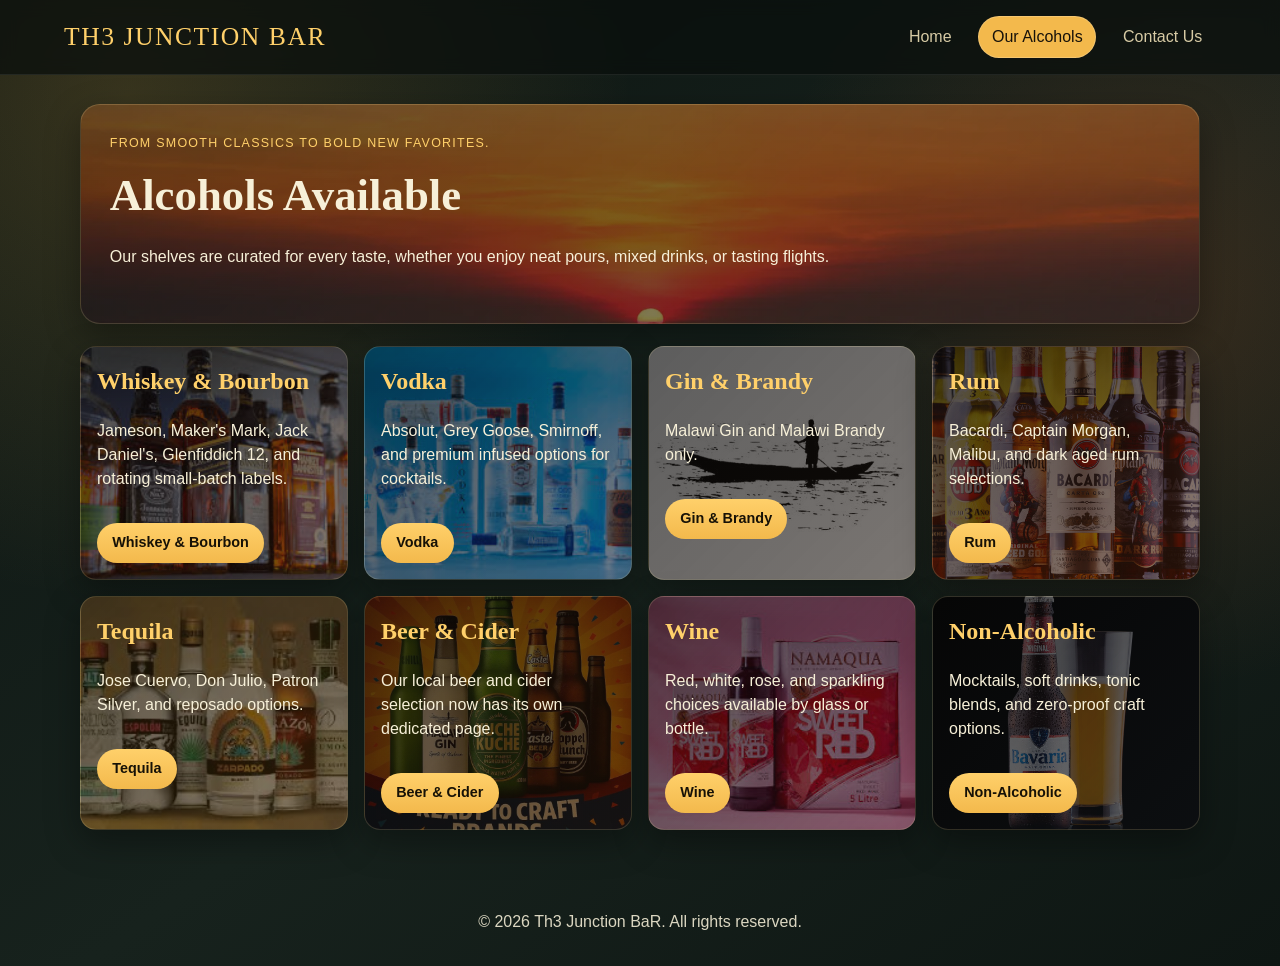
==== alcohols.html @ 7e66b1f6 "Initial commit" ====
<!DOCTYPE html>
<html lang="en">
<head>
  <meta charset="UTF-8">
  <meta name="viewport" content="width=device-width, initial-scale=1.0">
  <title>Our Alcohols | Th3 Junction BaR</title>
  <link rel="stylesheet" href="styles.css">
</head>
<body>
  <header class="site-header">
    <a class="brand" href="index.html">Th3 Junction BaR</a>
    <nav class="site-nav" aria-label="Main navigation">
      <a href="index.html">Home</a>
      <a href="alcohols.html" class="active">Our Alcohols</a>
      <a href="contact.html">Contact Us</a>
    </nav>
  </header>

  <main>
    <section class="hero compact alcohols-banner">
      <p class="tag">From smooth classics to bold new favorites.</p>
      <h1>Alcohols Available</h1>
      <p>Our shelves are curated for every taste, whether you enjoy neat pours, mixed drinks, or tasting flights.</p>
    </section>

    <section class="cards" aria-label="Alcohol categories">
      <article class="card whiskey-card">
        <h2>Whiskey & Bourbon</h2>
        <p>Jameson, Maker's Mark, Jack Daniel's, Glenfiddich 12, and rotating small-batch labels.</p>
        <a class="cta cta-small" href="whiskey-bourbon.html">Whiskey & Bourbon</a>
      </article>
      <article class="card vodka-card">
        <h2>Vodka</h2>
        <p>Absolut, Grey Goose, Smirnoff, and premium infused options for cocktails.</p>
        <a class="cta cta-small" href="vodka.html">Vodka</a>
      </article>
      <article class="card gin-brandy-card">
        <h2>Gin & Brandy</h2>
        <p>Malawi Gin and Malawi Brandy only.</p>
        <a class="cta cta-small" href="gin.html">Gin & Brandy</a>
      </article>
      <article class="card rum-card">
        <h2>Rum</h2>
        <p>Bacardi, Captain Morgan, Malibu, and dark aged rum selections.</p>
        <a class="cta cta-small" href="rum.html">Rum</a>
      </article>
      <article class="card tequila-card">
        <h2>Tequila</h2>
        <p>Jose Cuervo, Don Julio, Patron Silver, and reposado options.</p>
        <a class="cta cta-small" href="tequila.html">Tequila</a>
      </article>
      <article class="card beer-cider-card">
        <h2>Beer & Cider</h2>
        <p>Our local beer and cider selection now has its own dedicated page.</p>
        <a class="cta cta-small" href="beer-cider.html">Beer & Cider</a>
      </article>
      <article class="card wine-card">
        <h2>Wine</h2>
        <p>Red, white, rose, and sparkling choices available by glass or bottle.</p>
        <a class="cta cta-small" href="wine.html">Wine</a>
      </article>
      <article class="card non-alcoholic-card">
        <h2>Non-Alcoholic</h2>
        <p>Mocktails, soft drinks, tonic blends, and zero-proof craft options.</p>
        <a class="cta cta-small" href="non-alcoholic.html">Non-Alcoholic</a>
      </article>
    </section>
  </main>

  <footer class="site-footer">
    <p>&copy; <span id="year"></span> Th3 Junction BaR. All rights reserved.</p>
  </footer>

  <script src="script.js"></script>
</body>
</html>
---- styles.css ----
:root {
  --bg: #0f1714;
  --panel: rgba(24, 37, 32, 0.78);
  --panel-border: rgba(245, 225, 166, 0.18);
  --text: #f7f0d8;
  --muted: #d7cba5;
  --accent: #f3b94c;
  --accent-strong: #ffd06a;
  --shadow: 0 12px 34px rgba(0, 0, 0, 0.35);
}

* {
  box-sizing: border-box;
}

body {
  margin: 0;
  font-family: "Trebuchet MS", "Lucida Sans Unicode", "Lucida Grande", sans-serif;
  color: var(--text);
  background:
    radial-gradient(circle at 10% 10%, rgba(243, 185, 76, 0.18), transparent 35%),
    radial-gradient(circle at 90% 30%, rgba(158, 80, 35, 0.25), transparent 30%),
    linear-gradient(145deg, #0d1512, #17221d 55%, #0e1613);
  min-height: 100vh;
  line-height: 1.5;
}

.index-page {
  background:
    linear-gradient(145deg, rgba(7, 12, 11, 0.9), rgba(10, 16, 14, 0.94)),
    url("images/Junction Bar 3.png") center/62% no-repeat,
    #050707;
}

.site-header {
  display: flex;
  justify-content: space-between;
  align-items: center;
  gap: 1rem;
  padding: 1rem 5vw;
  position: sticky;
  top: 0;
  backdrop-filter: blur(8px);
  background: rgba(10, 15, 13, 0.75);
  border-bottom: 1px solid rgba(255, 255, 255, 0.08);
  z-index: 50;
}

.brand {
  font-family: "Copperplate", "Papyrus", fantasy;
  font-size: clamp(1.1rem, 2vw, 1.6rem);
  letter-spacing: 0.06em;
  text-transform: uppercase;
  color: var(--accent-strong);
  text-decoration: none;
}

.site-nav {
  display: flex;
  gap: 0.8rem;
  flex-wrap: wrap;
}

.site-nav a {
  color: var(--muted);
  text-decoration: none;
  padding: 0.5rem 0.8rem;
  border-radius: 999px;
  border: 1px solid transparent;
  transition: 220ms ease;
}

.site-nav a:hover,
.site-nav a.active {
  color: #17120a;
  background: var(--accent);
  border-color: rgba(255, 255, 255, 0.2);
}

main {
  width: min(1120px, 90vw);
  margin: 1.8rem auto 3rem;
}

.hero {
  background: linear-gradient(135deg, rgba(243, 185, 76, 0.11), rgba(255, 255, 255, 0.03));
  border: 1px solid var(--panel-border);
  border-radius: 20px;
  padding: clamp(1.2rem, 4vw, 2.2rem);
  box-shadow: var(--shadow);
  animation: rise 550ms ease-out;
}

.hero-slideshow {
  position: relative;
  overflow: hidden;
  min-height: clamp(280px, 45vw, 390px);
}

.hero-slides,
.hero-shade {
  position: absolute;
  inset: 0;
}

.hero-slides {
  z-index: 0;
}

.hero-slide {
  position: absolute;
  inset: 0;
  background-size: cover;
  background-position: center;
  opacity: 0;
  transform: scale(1.03);
  transition: opacity 900ms ease;
}

.hero-slide.active {
  opacity: 1;
  animation: hero-pan 7s ease-in-out infinite alternate;
}

.hero-shade {
  z-index: 1;
  background: linear-gradient(130deg, rgba(6, 8, 10, 0.68), rgba(24, 15, 8, 0.52));
}

.hero-content {
  position: relative;
  z-index: 2;
  max-width: 720px;
}

.hero.compact {
  padding: clamp(1rem, 3.2vw, 1.8rem);
}

.alcohols-banner {
  background:
    linear-gradient(135deg, rgba(12, 8, 5, 0.62), rgba(38, 19, 8, 0.52)),
    url("images/16-Sunrise-Malawi-lake.webp") center/cover no-repeat;
  min-height: 220px;
}

.tag {
  margin: 0;
  text-transform: uppercase;
  letter-spacing: 0.1em;
  font-size: 0.78rem;
  color: var(--accent-strong);
}

h1,
h2 {
  font-family: "Georgia", "Times New Roman", serif;
}

h1 {
  margin: 0.6rem 0;
  font-size: clamp(1.6rem, 4vw, 2.8rem);
}

.cards,
.contact-grid {
  margin-top: 1.4rem;
  display: grid;
  grid-template-columns: repeat(auto-fit, minmax(220px, 1fr));
  gap: 1rem;
}

.card {
  background: var(--panel);
  border: 1px solid var(--panel-border);
  border-radius: 16px;
  padding: 1rem;
  box-shadow: var(--shadow);
  animation: rise 700ms ease-out;
}

.card h2 {
  margin-top: 0;
  color: var(--accent-strong);
}

.whiskey-card {
  background:
    linear-gradient(135deg, rgba(10, 8, 8, 0.72), rgba(41, 20, 9, 0.58)),
    url("images/Whiskeys.jpg") center/cover no-repeat;
}

.vodka-card {
  background:
    linear-gradient(135deg, rgba(4, 20, 30, 0.72), rgba(11, 36, 62, 0.6)),
    url("images/Vodka.jpg") center/cover no-repeat;
}

.gin-brandy-card {
  background:
    linear-gradient(135deg, rgba(8, 8, 8, 0.66), rgba(28, 20, 14, 0.58)),
    url("images/gin n brandy logo.jpg") center/cover no-repeat;
}

.rum-card {
  background:
    linear-gradient(135deg, rgba(12, 8, 8, 0.74), rgba(58, 24, 8, 0.58)),
    url("images/Rum.jpg") center/cover no-repeat;
}

.tequila-card {
  background:
    linear-gradient(135deg, rgba(28, 20, 6, 0.72), rgba(66, 44, 10, 0.56)),
    url("images/Tequila.jpg") center/cover no-repeat;
}

.beer-cider-card {
  background:
    linear-gradient(135deg, rgba(10, 8, 8, 0.7), rgba(36, 18, 8, 0.58)),
    url("images/beers.jpg") center/cover no-repeat;
}

.wine-card {
  background:
    linear-gradient(135deg, rgba(20, 8, 12, 0.74), rgba(52, 12, 24, 0.58)),
    url("images/casket wines.jpg") center/cover no-repeat;
}

.non-alcoholic-card {
  background:
    linear-gradient(135deg, rgba(8, 8, 8, 0.74), rgba(20, 24, 28, 0.6)),
    url("images/non alcoholic.webp") center/cover no-repeat;
}

.drink-tabs {
  display: grid;
  gap: 0.8rem;
}

.tab-buttons {
  display: flex;
  gap: 0.55rem;
  flex-wrap: wrap;
}

.tab-btn {
  border: 1px solid rgba(255, 255, 255, 0.2);
  border-radius: 999px;
  padding: 0.42rem 0.85rem;
  background: rgba(0, 0, 0, 0.25);
  color: var(--muted);
  cursor: pointer;
}

.tab-btn.active {
  background: linear-gradient(180deg, var(--accent-strong), var(--accent));
  color: #1d1508;
  border-color: rgba(255, 255, 255, 0.35);
}

.tab-panel {
  display: block;
}

.tab-panel[hidden] {
  display: none;
}

.bottle-grid {
  display: grid;
  grid-template-columns: repeat(auto-fit, minmax(120px, 1fr));
  gap: 0.65rem;
}

.bottle-item {
  text-align: center;
  background: linear-gradient(180deg, rgba(255, 240, 210, 0.08), rgba(0, 0, 0, 0.24));
  border: 1px solid rgba(255, 255, 255, 0.1);
  border-radius: 12px;
  padding: 0.7rem 0.4rem;
}

.bottle-item-soft {
  background: linear-gradient(180deg, rgba(248, 226, 180, 0.18), rgba(41, 28, 14, 0.35));
}

.bottle-item p {
  margin: 0.45rem 0 0;
  font-size: 0.88rem;
}

.drink-price {
  margin-top: 0.2rem;
  font-size: 0.82rem;
  font-weight: 700;
  color: var(--accent-strong);
}

.bottle-photo {
  width: 44px;
  height: 96px;
  object-fit: contain;
  filter: drop-shadow(0 8px 10px rgba(0, 0, 0, 0.35));
}

.bottle-photo-green {
  width: 50px;
  height: 106px;
}

.bottle-photo-castel {
  width: 58px;
  height: 122px;
}

.bottle-photo-gin {
  width: 62px;
  height: 146px;
}

.bottle-photo-brandy {
  width: 58px;
  height: 134px;
}

.bottle-photo-vodka {
  width: 62px;
  height: 146px;
}

.cta {
  display: inline-block;
  margin-top: 1rem;
  padding: 0.72rem 1.2rem;
  text-decoration: none;
  color: #161106;
  background: linear-gradient(180deg, var(--accent-strong), var(--accent));
  border-radius: 999px;
  font-weight: 700;
}

.cta-small {
  padding: 0.58rem 0.95rem;
  font-size: 0.9rem;
}

.contact-form-wrap {
  margin-top: 1.3rem;
}

.contact-form {
  display: grid;
  gap: 0.55rem;
  background: var(--panel);
  border: 1px solid var(--panel-border);
  border-radius: 16px;
  padding: 1rem;
  box-shadow: var(--shadow);
}

input,
textarea,
button {
  font: inherit;
}

input,
textarea {
  width: 100%;
  background: rgba(0, 0, 0, 0.26);
  color: var(--text);
  border: 1px solid rgba(255, 255, 255, 0.15);
  border-radius: 10px;
  padding: 0.65rem;
}

button {
  margin-top: 0.35rem;
  border: none;
  border-radius: 10px;
  padding: 0.7rem;
  background: linear-gradient(180deg, var(--accent-strong), var(--accent));
  color: #1d1508;
  font-weight: 700;
  cursor: pointer;
}

.site-footer {
  text-align: center;
  padding: 1rem;
  color: rgba(247, 240, 216, 0.88);
}

@keyframes rise {
  from {
    opacity: 0;
    transform: translateY(10px);
  }
  to {
    opacity: 1;
    transform: translateY(0);
  }
}

@keyframes hero-pan {
  from {
    transform: scale(1.03) translateX(-1%);
  }
  to {
    transform: scale(1.08) translateX(1%);
  }
}

@media (max-width: 700px) {
  .site-header {
    flex-direction: column;
    align-items: flex-start;
  }

  .site-nav {
    width: 100%;
  }
}
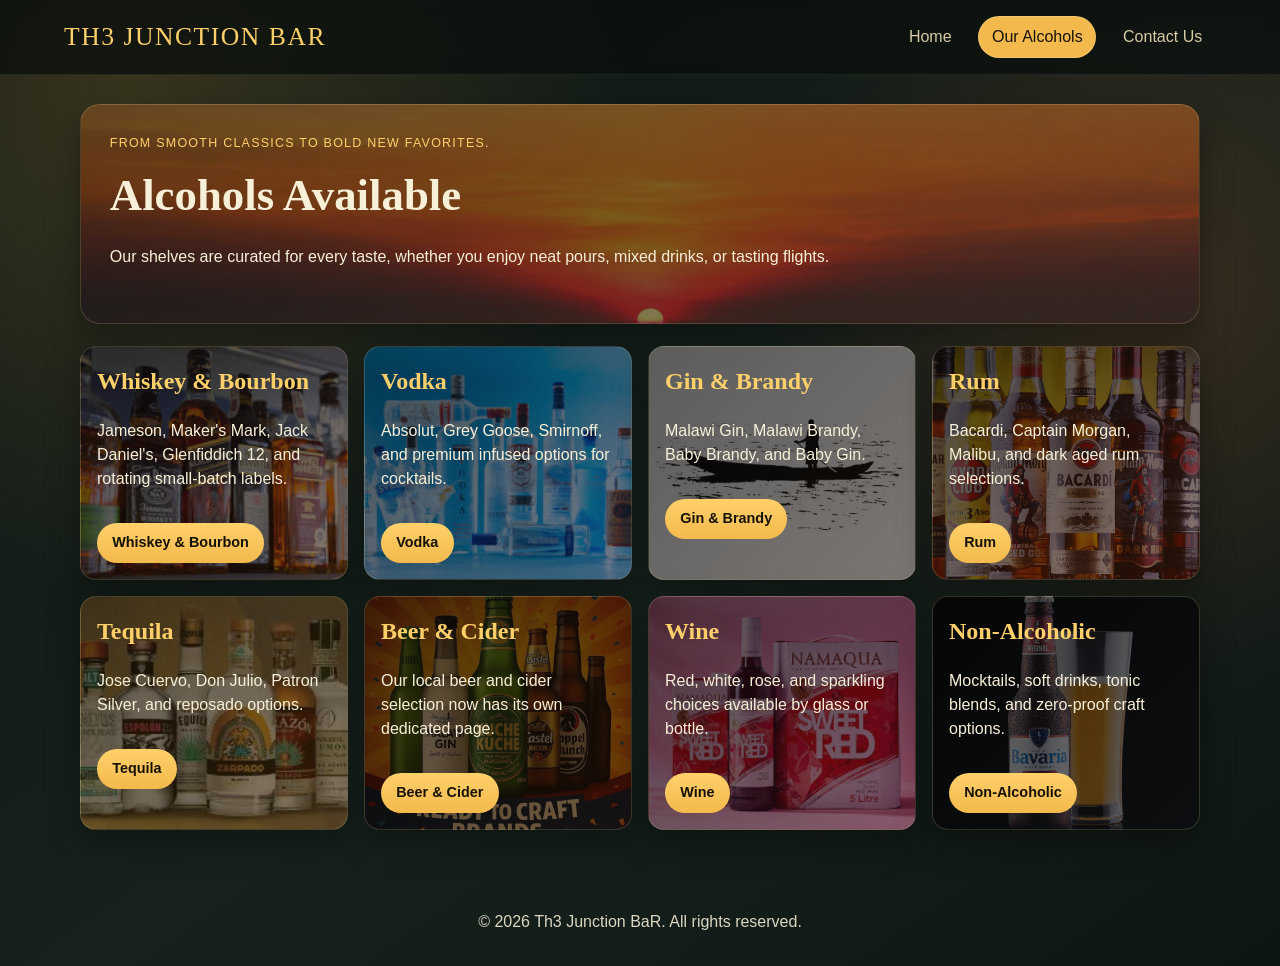
==== commit bccae3e0: "feat: add Baby Gin and update gin-brandy summary" ====
--- a/alcohols.html
+++ b/alcohols.html
@@ -36,7 +36,7 @@
       </article>
       <article class="card gin-brandy-card">
         <h2>Gin & Brandy</h2>
-        <p>Malawi Gin and Malawi Brandy only.</p>
+        <p>Malawi Gin, Malawi Brandy, Baby Brandy, and Baby Gin.</p>
         <a class="cta cta-small" href="gin.html">Gin & Brandy</a>
       </article>
       <article class="card rum-card">
